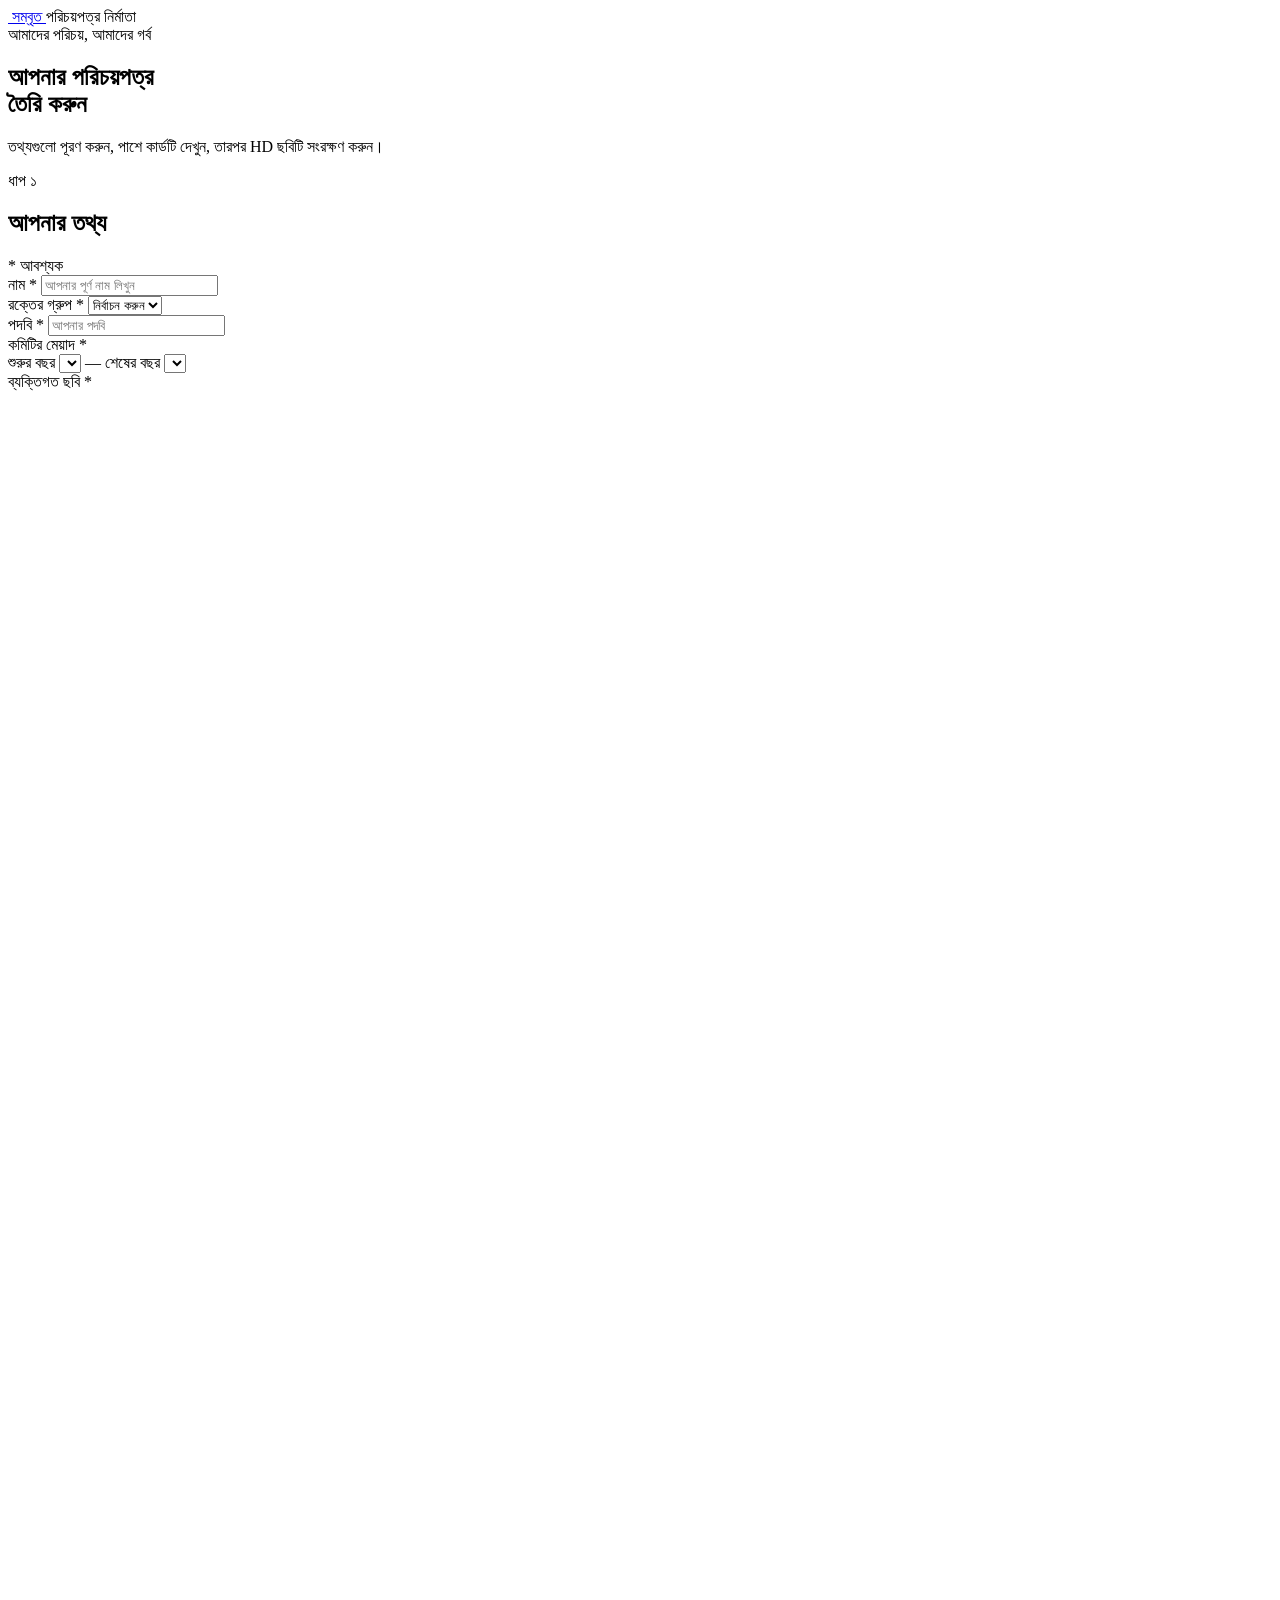
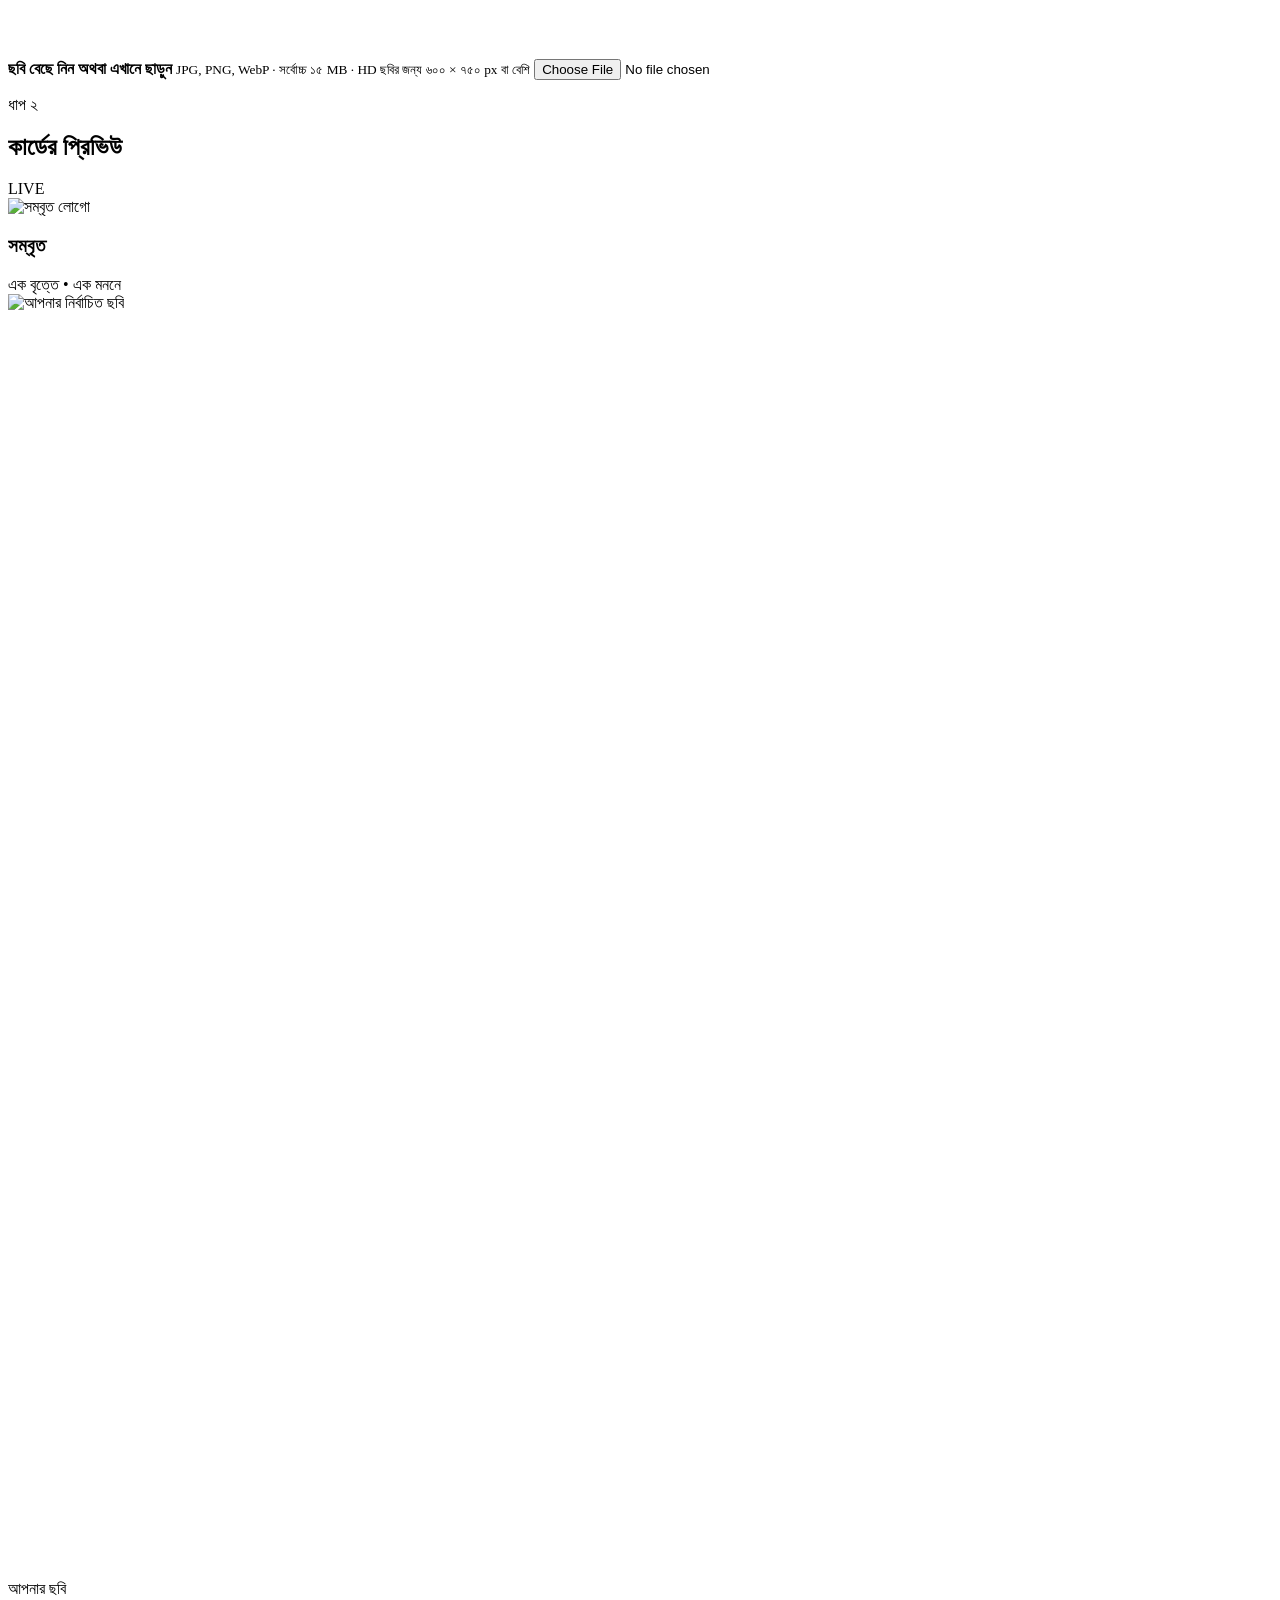
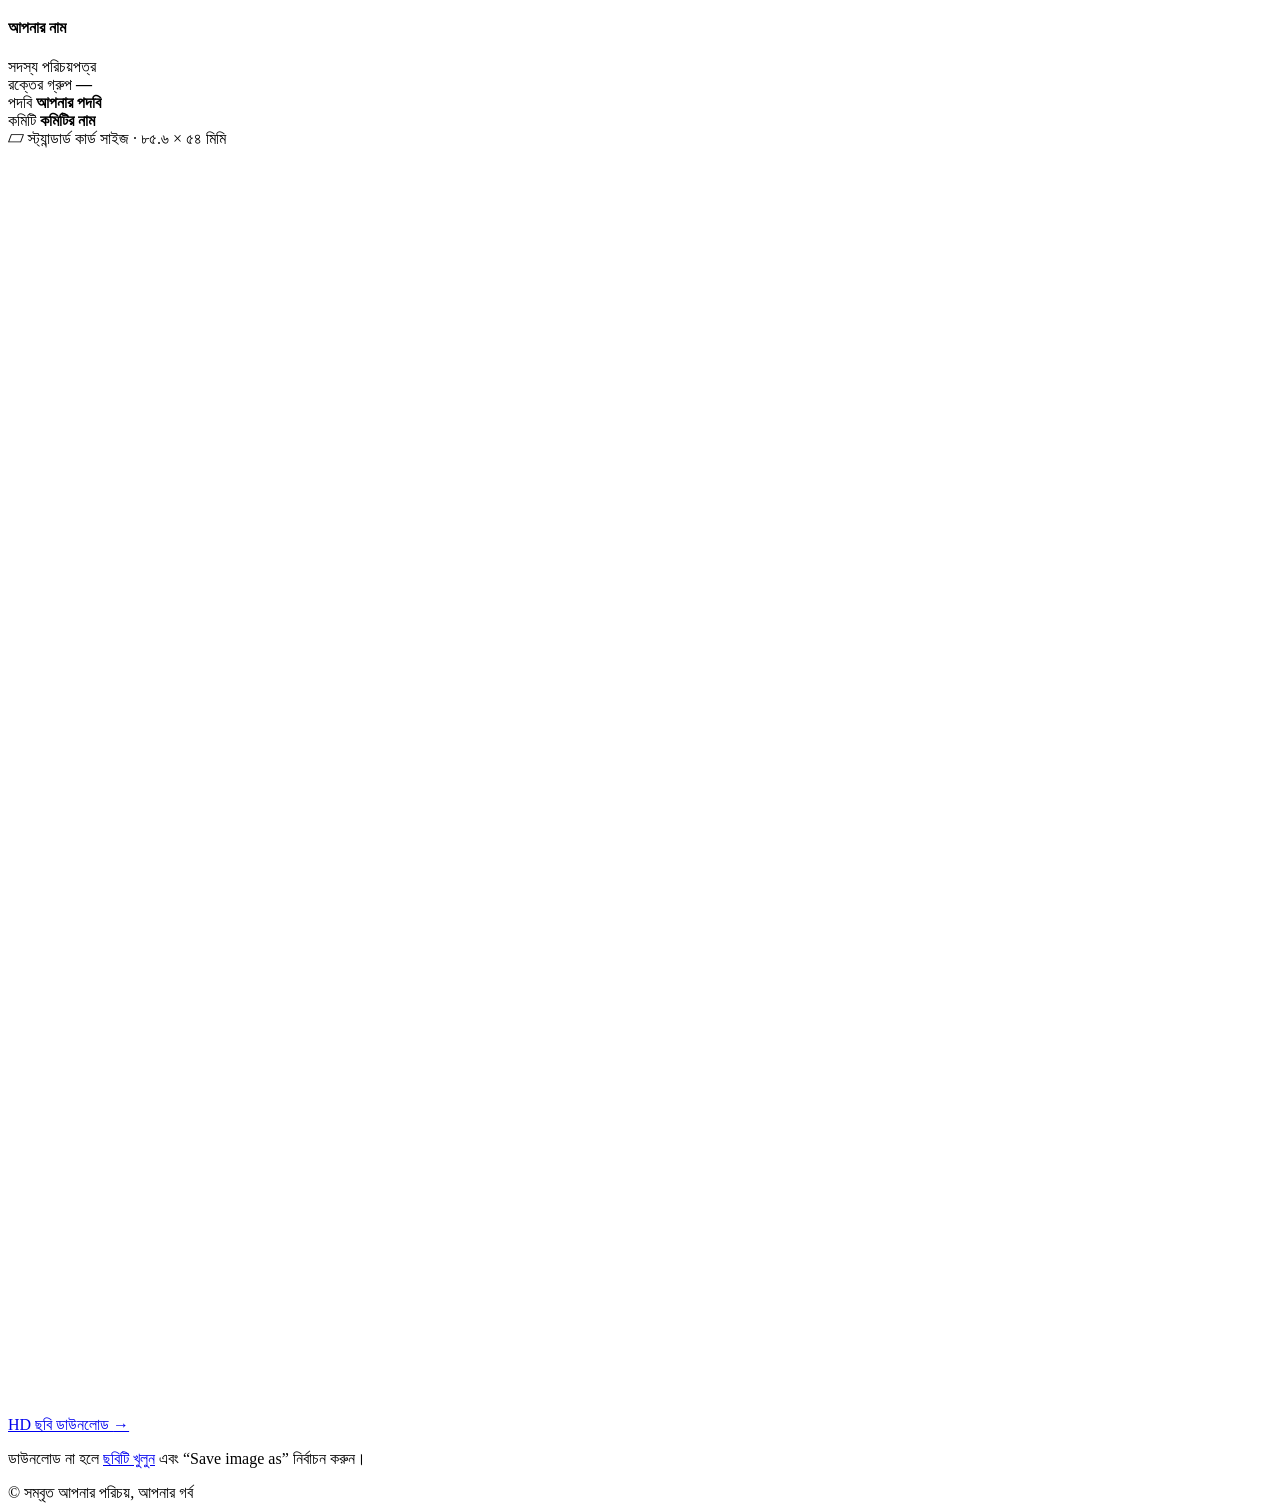
==== index.html @ e75dfd66 "Add files via upload" ====
<!doctype html>
<html lang="bn">
  <head>
    <meta charset="UTF-8" />
    <meta name="viewport" content="width=device-width, initial-scale=1.0" />
    <meta
      name="description"
      content="সম্বৃত-এর জন্য নিজের পরিচয়পত্র তৈরি করুন এবং HD PNG ছবি হিসেবে সংরক্ষণ করুন।"
    />
    <title>সম্বৃত | পরিচয়পত্র তৈরি করুন</title>
    <link rel="preconnect" href="https://fonts.googleapis.com" />
    <link rel="preconnect" href="https://fonts.gstatic.com" crossorigin />
    <link
      href="https://fonts.googleapis.com/css2?family=Hind+Siliguri:wght@400;500;600;700&family=Noto+Serif+Bengali:wght@600;700&display=swap"
      rel="stylesheet"
    />
    <link rel="stylesheet" href="styles.css" />
    <script src="app.js" defer></script>
  </head>
  <body>
    <main class="app-shell">
      <header class="topbar">
        <a class="brand" href="#" aria-label="সম্বৃত হোম">
          <span class="brand-mark">
            <img src="Sambrita_Logo_Transparent.png" alt="" />
          </span>
          <span class="brand-name">সম্বৃত</span>
        </a>
        <span class="topbar-note"><span class="status-dot"></span> পরিচয়পত্র নির্মাতা</span>
      </header>

      <section class="workspace" aria-labelledby="page-title">
        <div class="intro">
          <span class="eyebrow"><span class="eyebrow-line"></span> আমাদের পরিচয়, আমাদের গর্ব</span>
          <h1 id="page-title">আপনার পরিচয়পত্র<br /><span>তৈরি করুন</span></h1>
          <p>তথ্যগুলো পূরণ করুন, পাশে কার্ডটি দেখুন, তারপর HD ছবিটি সংরক্ষণ করুন।</p>
        </div>

        <div class="builder">
          <form class="details-panel" id="card-form">
            <div class="panel-heading">
              <div>
                <span class="section-kicker">ধাপ ১</span>
                <h2>আপনার তথ্য</h2>
              </div>
              <span class="required-note"><span aria-hidden="true">*</span> আবশ্যক</span>
            </div>

            <label class="field-label" for="full-name">নাম <span>*</span></label>
            <input
              class="text-input"
              id="full-name"
              name="name"
              type="text"
              placeholder="আপনার পূর্ণ নাম লিখুন"
              autocomplete="name"
              maxlength="60"
              required
            />

            <div class="field-row">
              <div class="field-group">
                <label class="field-label" for="blood-group">রক্তের গ্রুপ <span>*</span></label>
                <select class="text-input select-input" id="blood-group" name="blood" required>
                  <option value="" disabled selected>নির্বাচন করুন</option>
                  <option>A+</option>
                  <option>A−</option>
                  <option>B+</option>
                  <option>B−</option>
                  <option>AB+</option>
                  <option>AB−</option>
                  <option>O+</option>
                  <option>O−</option>
                </select>
              </div>
              <div class="field-group">
                <label class="field-label" for="designation">পদবি <span>*</span></label>
                <input
                  class="text-input"
                  id="designation"
                  name="designation"
                  type="text"
                  placeholder="আপনার পদবি"
                  maxlength="45"
                  required
                />
              </div>
            </div>

            <span class="field-label" id="committee-label">কমিটির মেয়াদ <span>*</span></span>
            <div class="year-range" role="group" aria-labelledby="committee-label">
              <label class="year-field">
                <span>শুরুর বছর</span>
                <select class="text-input select-input" id="committee-start" name="committeeStart" required></select>
              </label>
              <span class="year-range-separator" aria-hidden="true">—</span>
              <label class="year-field">
                <span>শেষের বছর</span>
                <select class="text-input select-input" id="committee-end" name="committeeEnd" required></select>
              </label>
            </div>

            <span class="field-label photo-label">ব্যক্তিগত ছবি <span>*</span></span>
            <label class="upload-box" id="upload-box" for="photo-input">
              <span class="upload-icon" aria-hidden="true">
                <svg viewBox="0 0 24 24" fill="none">
                  <path d="M12 16V4m0 0L7.5 8.5M12 4l4.5 4.5M5 14.5v3A2.5 2.5 0 0 0 7.5 20h9a2.5 2.5 0 0 0 2.5-2.5v-3" />
                </svg>
              </span>
              <span class="upload-copy">
                <strong id="upload-title">ছবি বেছে নিন <span>অথবা এখানে ছাড়ুন</span></strong>
                <small id="upload-hint">JPG, PNG, WebP · সর্বোচ্চ ১৫ MB · HD ছবির জন্য ৬০০ × ৭৫০ px বা বেশি</small>
              </span>
              <input id="photo-input" name="photo" type="file" accept="image/jpeg,image/png,image/webp" required />
            </label>
            <p class="form-error" id="form-error" role="alert" aria-live="polite"></p>
          </form>

          <section class="preview-panel" aria-labelledby="preview-title">
            <div class="preview-heading">
              <div>
                <span class="section-kicker">ধাপ ২</span>
                <h2 id="preview-title">কার্ডের প্রিভিউ</h2>
              </div>
              <span class="live-badge"><span></span> LIVE</span>
            </div>

            <div class="card-stage">
              <article class="id-card" id="id-card" aria-label="সম্বৃত পরিচয়পত্রের প্রিভিউ">
                <div class="card-top-rule"></div>
                <div class="card-brand">
                  <img class="card-logo" src="Sambrita_Logo_Transparent.png" alt="সম্বৃত লোগো" />
                  <div class="card-org">
                    <h3>সম্বৃত</h3>
                    <span class="card-motto">এক বৃত্তে • এক মননে</span>
                  </div>
                </div>
                <div class="card-main">
                  <div class="portrait-frame">
                    <img id="photo-preview" alt="আপনার নির্বাচিত ছবি" />
                    <div class="portrait-placeholder" id="portrait-placeholder">
                      <svg viewBox="0 0 48 48" fill="none" aria-hidden="true">
                        <circle cx="24" cy="17" r="8" />
                        <path d="M9 41c.8-8.3 6.9-13 15-13s14.2 4.7 15 13" />
                      </svg>
                      <span>আপনার ছবি</span>
                    </div>
                  </div>
                  <div class="card-info">
                    <h4 id="preview-name">আপনার নাম</h4>
                    <span class="member-tag">সদস্য পরিচয়পত্র</span>
                    <div class="info-grid">
                      <div class="info-item blood-item">
                        <span class="info-label">রক্তের গ্রুপ</span>
                        <strong id="preview-blood">—</strong>
                      </div>
                      <div class="info-item">
                        <span class="info-label">পদবি</span>
                        <strong id="preview-designation">আপনার পদবি</strong>
                      </div>
                      <div class="info-item committee-item">
                        <span class="info-label">কমিটি</span>
                        <strong id="preview-committee">কমিটির নাম</strong>
                      </div>
                    </div>
                  </div>
                </div>
              </article>
            </div>

            <div class="preview-footer">
              <span class="size-note"><span class="size-icon">▱</span> স্ট্যান্ডার্ড কার্ড সাইজ · ৮৫.৬ × ৫৪ মিমি</span>
              <a class="download-button is-disabled" id="download-button" href="#" aria-disabled="true" tabindex="-1" target="_blank" rel="noopener">
                <svg viewBox="0 0 20 20" fill="none" aria-hidden="true">
                  <path d="M10 3v9m0 0 3.5-3.5M10 12 6.5 8.5M4 13v3.5h12V13" />
                </svg>
                HD ছবি ডাউনলোড
                <span class="button-arrow" aria-hidden="true">→</span>
              </a>
            </div>
            <p class="print-note">
              ডাউনলোড না হলে <a id="image-preview-link" class="is-disabled" href="#" aria-disabled="true" tabindex="-1" target="_blank" rel="noopener">ছবিটি খুলুন</a>
              এবং “Save image as” নির্বাচন করুন।
            </p>
          </section>
        </div>

        <footer class="page-footer">
          <span>© সম্বৃত</span>
          <span class="footer-separator"></span>
          <span>আপনার পরিচয়, আপনার গর্ব</span>
        </footer>
      </section>
    </main>
  </body>
</html>
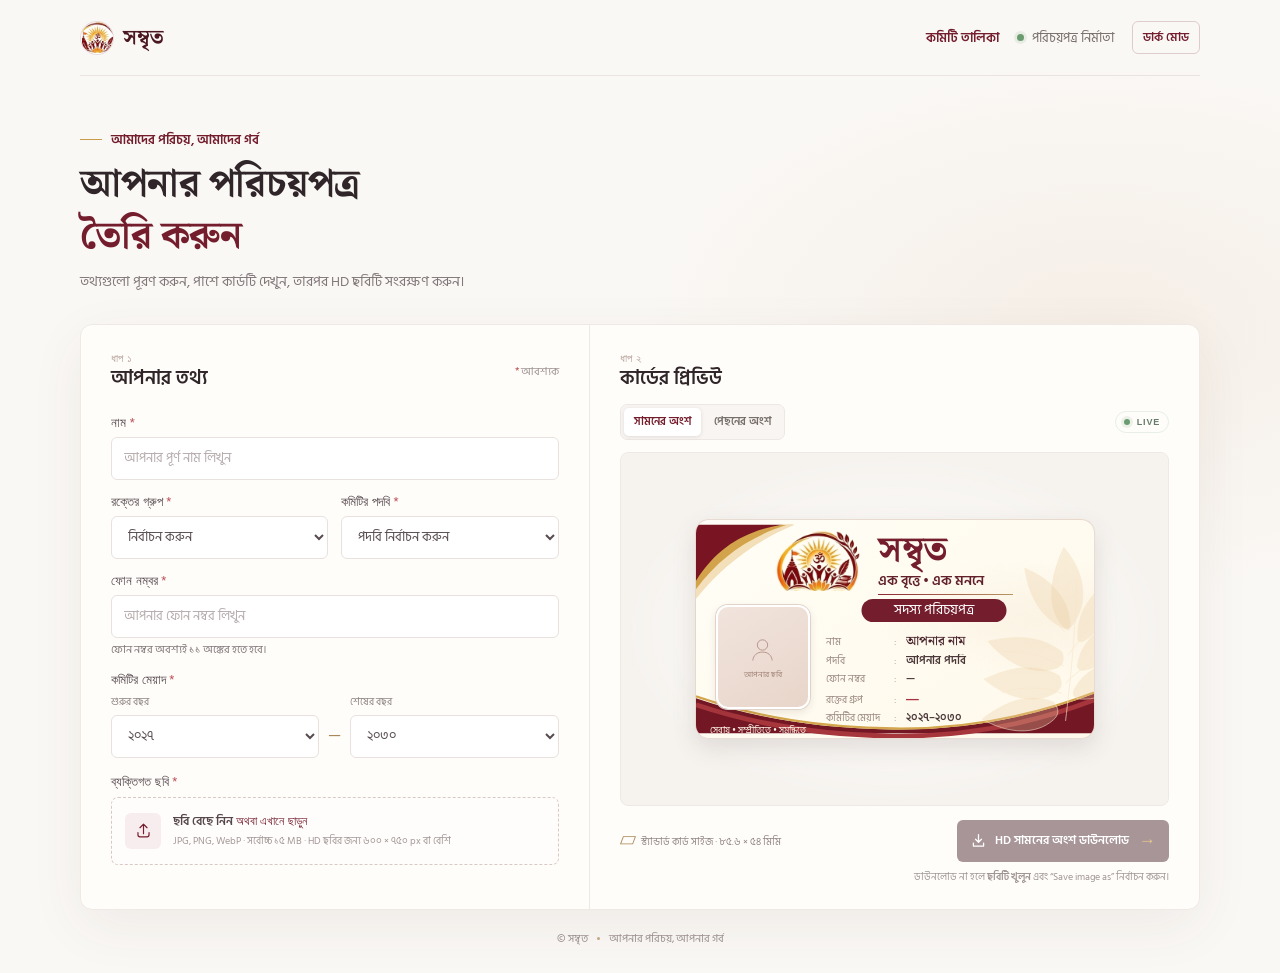
==== commit 6b099a80: "Update ID card and committee pages Co-authored-by: Copilot <223556219+Copilot@users.noreply.github.c" ====
--- a/index.html
+++ b/index.html
@@ -1,196 +1,298 @@
-<!doctype html>
-<html lang="bn">
-  <head>
-    <meta charset="UTF-8" />
-    <meta name="viewport" content="width=device-width, initial-scale=1.0" />
-    <meta
-      name="description"
-      content="সম্বৃত-এর জন্য নিজের পরিচয়পত্র তৈরি করুন এবং HD PNG ছবি হিসেবে সংরক্ষণ করুন।"
-    />
-    <title>সম্বৃত | পরিচয়পত্র তৈরি করুন</title>
-    <link rel="preconnect" href="https://fonts.googleapis.com" />
-    <link rel="preconnect" href="https://fonts.gstatic.com" crossorigin />
-    <link
-      href="https://fonts.googleapis.com/css2?family=Hind+Siliguri:wght@400;500;600;700&family=Noto+Serif+Bengali:wght@600;700&display=swap"
-      rel="stylesheet"
-    />
-    <link rel="stylesheet" href="styles.css" />
-    <script src="app.js" defer></script>
-  </head>
-  <body>
-    <main class="app-shell">
-      <header class="topbar">
-        <a class="brand" href="#" aria-label="সম্বৃত হোম">
-          <span class="brand-mark">
-            <img src="Sambrita_Logo_Transparent.png" alt="" />
-          </span>
-          <span class="brand-name">সম্বৃত</span>
-        </a>
-        <span class="topbar-note"><span class="status-dot"></span> পরিচয়পত্র নির্মাতা</span>
-      </header>
-
-      <section class="workspace" aria-labelledby="page-title">
-        <div class="intro">
-          <span class="eyebrow"><span class="eyebrow-line"></span> আমাদের পরিচয়, আমাদের গর্ব</span>
-          <h1 id="page-title">আপনার পরিচয়পত্র<br /><span>তৈরি করুন</span></h1>
-          <p>তথ্যগুলো পূরণ করুন, পাশে কার্ডটি দেখুন, তারপর HD ছবিটি সংরক্ষণ করুন।</p>
-        </div>
-
-        <div class="builder">
-          <form class="details-panel" id="card-form">
-            <div class="panel-heading">
-              <div>
-                <span class="section-kicker">ধাপ ১</span>
-                <h2>আপনার তথ্য</h2>
-              </div>
-              <span class="required-note"><span aria-hidden="true">*</span> আবশ্যক</span>
-            </div>
-
-            <label class="field-label" for="full-name">নাম <span>*</span></label>
-            <input
-              class="text-input"
-              id="full-name"
-              name="name"
-              type="text"
-              placeholder="আপনার পূর্ণ নাম লিখুন"
-              autocomplete="name"
-              maxlength="60"
-              required
-            />
-
-            <div class="field-row">
-              <div class="field-group">
-                <label class="field-label" for="blood-group">রক্তের গ্রুপ <span>*</span></label>
-                <select class="text-input select-input" id="blood-group" name="blood" required>
-                  <option value="" disabled selected>নির্বাচন করুন</option>
-                  <option>A+</option>
-                  <option>A−</option>
-                  <option>B+</option>
-                  <option>B−</option>
-                  <option>AB+</option>
-                  <option>AB−</option>
-                  <option>O+</option>
-                  <option>O−</option>
-                </select>
-              </div>
-              <div class="field-group">
-                <label class="field-label" for="designation">পদবি <span>*</span></label>
-                <input
-                  class="text-input"
-                  id="designation"
-                  name="designation"
-                  type="text"
-                  placeholder="আপনার পদবি"
-                  maxlength="45"
-                  required
-                />
-              </div>
-            </div>
-
-            <span class="field-label" id="committee-label">কমিটির মেয়াদ <span>*</span></span>
-            <div class="year-range" role="group" aria-labelledby="committee-label">
-              <label class="year-field">
-                <span>শুরুর বছর</span>
-                <select class="text-input select-input" id="committee-start" name="committeeStart" required></select>
-              </label>
-              <span class="year-range-separator" aria-hidden="true">—</span>
-              <label class="year-field">
-                <span>শেষের বছর</span>
-                <select class="text-input select-input" id="committee-end" name="committeeEnd" required></select>
-              </label>
-            </div>
-
-            <span class="field-label photo-label">ব্যক্তিগত ছবি <span>*</span></span>
-            <label class="upload-box" id="upload-box" for="photo-input">
-              <span class="upload-icon" aria-hidden="true">
-                <svg viewBox="0 0 24 24" fill="none">
-                  <path d="M12 16V4m0 0L7.5 8.5M12 4l4.5 4.5M5 14.5v3A2.5 2.5 0 0 0 7.5 20h9a2.5 2.5 0 0 0 2.5-2.5v-3" />
-                </svg>
-              </span>
-              <span class="upload-copy">
-                <strong id="upload-title">ছবি বেছে নিন <span>অথবা এখানে ছাড়ুন</span></strong>
-                <small id="upload-hint">JPG, PNG, WebP · সর্বোচ্চ ১৫ MB · HD ছবির জন্য ৬০০ × ৭৫০ px বা বেশি</small>
-              </span>
-              <input id="photo-input" name="photo" type="file" accept="image/jpeg,image/png,image/webp" required />
-            </label>
-            <p class="form-error" id="form-error" role="alert" aria-live="polite"></p>
-          </form>
-
-          <section class="preview-panel" aria-labelledby="preview-title">
-            <div class="preview-heading">
-              <div>
-                <span class="section-kicker">ধাপ ২</span>
-                <h2 id="preview-title">কার্ডের প্রিভিউ</h2>
-              </div>
-              <span class="live-badge"><span></span> LIVE</span>
-            </div>
-
-            <div class="card-stage">
-              <article class="id-card" id="id-card" aria-label="সম্বৃত পরিচয়পত্রের প্রিভিউ">
-                <div class="card-top-rule"></div>
-                <div class="card-brand">
-                  <img class="card-logo" src="Sambrita_Logo_Transparent.png" alt="সম্বৃত লোগো" />
-                  <div class="card-org">
-                    <h3>সম্বৃত</h3>
-                    <span class="card-motto">এক বৃত্তে • এক মননে</span>
-                  </div>
-                </div>
-                <div class="card-main">
-                  <div class="portrait-frame">
-                    <img id="photo-preview" alt="আপনার নির্বাচিত ছবি" />
-                    <div class="portrait-placeholder" id="portrait-placeholder">
-                      <svg viewBox="0 0 48 48" fill="none" aria-hidden="true">
-                        <circle cx="24" cy="17" r="8" />
-                        <path d="M9 41c.8-8.3 6.9-13 15-13s14.2 4.7 15 13" />
-                      </svg>
-                      <span>আপনার ছবি</span>
-                    </div>
-                  </div>
-                  <div class="card-info">
-                    <h4 id="preview-name">আপনার নাম</h4>
-                    <span class="member-tag">সদস্য পরিচয়পত্র</span>
-                    <div class="info-grid">
-                      <div class="info-item blood-item">
-                        <span class="info-label">রক্তের গ্রুপ</span>
-                        <strong id="preview-blood">—</strong>
-                      </div>
-                      <div class="info-item">
-                        <span class="info-label">পদবি</span>
-                        <strong id="preview-designation">আপনার পদবি</strong>
-                      </div>
-                      <div class="info-item committee-item">
-                        <span class="info-label">কমিটি</span>
-                        <strong id="preview-committee">কমিটির নাম</strong>
-                      </div>
-                    </div>
-                  </div>
-                </div>
-              </article>
-            </div>
-
-            <div class="preview-footer">
-              <span class="size-note"><span class="size-icon">▱</span> স্ট্যান্ডার্ড কার্ড সাইজ · ৮৫.৬ × ৫৪ মিমি</span>
-              <a class="download-button is-disabled" id="download-button" href="#" aria-disabled="true" tabindex="-1" target="_blank" rel="noopener">
-                <svg viewBox="0 0 20 20" fill="none" aria-hidden="true">
-                  <path d="M10 3v9m0 0 3.5-3.5M10 12 6.5 8.5M4 13v3.5h12V13" />
-                </svg>
-                HD ছবি ডাউনলোড
-                <span class="button-arrow" aria-hidden="true">→</span>
-              </a>
-            </div>
-            <p class="print-note">
-              ডাউনলোড না হলে <a id="image-preview-link" class="is-disabled" href="#" aria-disabled="true" tabindex="-1" target="_blank" rel="noopener">ছবিটি খুলুন</a>
-              এবং “Save image as” নির্বাচন করুন।
-            </p>
-          </section>
-        </div>
-
-        <footer class="page-footer">
-          <span>© সম্বৃত</span>
-          <span class="footer-separator"></span>
-          <span>আপনার পরিচয়, আপনার গর্ব</span>
-        </footer>
-      </section>
-    </main>
-  </body>
-</html>
+<!doctype html>
+<html lang="bn">
+  <head>
+    <meta charset="UTF-8" />
+    <meta name="viewport" content="width=device-width, initial-scale=1.0" />
+    <meta
+      name="description"
+      content="সম্বৃত-এর জন্য নিজের পরিচয়পত্র তৈরি করুন এবং HD PNG ছবি হিসেবে সংরক্ষণ করুন।"
+    />
+    <title>সম্বৃত | পরিচয়পত্র তৈরি করুন</title>
+    <link rel="preconnect" href="https://fonts.googleapis.com" />
+    <link rel="preconnect" href="https://fonts.gstatic.com" crossorigin />
+    <link
+      href="https://fonts.googleapis.com/css2?family=Hind+Siliguri:wght@400;500;600;700&family=Noto+Serif+Bengali:wght@600;700&display=swap"
+      rel="stylesheet"
+    />
+    <link rel="stylesheet" href="styles.css" />
+    <script src="theme.js" defer></script>
+    <script src="app.js" defer></script>
+  </head>
+  <body>
+    <main class="app-shell">
+      <header class="topbar">
+        <a class="brand" href="#" aria-label="সম্বৃত হোম">
+          <span class="brand-mark">
+            <img src="Sambrita_Logo_Transparent.png" alt="" />
+          </span>
+          <span class="brand-name">সম্বৃত</span>
+        </a>
+        <nav class="topbar-nav" aria-label="প্রধান নেভিগেশন">
+          <a class="topbar-link" href="committee.html">কমিটি তালিকা</a>
+          <span class="topbar-note"><span class="status-dot"></span> পরিচয়পত্র নির্মাতা</span>
+          <button class="theme-toggle" id="theme-toggle" type="button" aria-pressed="false" aria-label="ডার্ক মোড চালু করুন">ডার্ক মোড</button>
+        </nav>
+      </header>
+
+      <section class="workspace" aria-labelledby="page-title">
+        <div class="intro">
+          <span class="eyebrow"><span class="eyebrow-line"></span> আমাদের পরিচয়, আমাদের গর্ব</span>
+          <h1 id="page-title">আপনার পরিচয়পত্র<br /><span>তৈরি করুন</span></h1>
+          <p>তথ্যগুলো পূরণ করুন, পাশে কার্ডটি দেখুন, তারপর HD ছবিটি সংরক্ষণ করুন।</p>
+        </div>
+
+        <div class="builder">
+          <form class="details-panel" id="card-form">
+            <div class="panel-heading">
+              <div>
+                <span class="section-kicker">ধাপ ১</span>
+                <h2>আপনার তথ্য</h2>
+              </div>
+              <span class="required-note"><span aria-hidden="true">*</span> আবশ্যক</span>
+            </div>
+
+            <label class="field-label" for="full-name">নাম <span>*</span></label>
+            <input
+              class="text-input"
+              id="full-name"
+              name="name"
+              type="text"
+              placeholder="আপনার পূর্ণ নাম লিখুন"
+              autocomplete="name"
+              maxlength="60"
+              required
+            />
+
+            <div class="field-row">
+              <div class="field-group">
+                <label class="field-label" for="blood-group">রক্তের গ্রুপ <span>*</span></label>
+                <select class="text-input select-input" id="blood-group" name="blood" required>
+                  <option value="" disabled selected>নির্বাচন করুন</option>
+                  <option>A+</option>
+                  <option>A−</option>
+                  <option>B+</option>
+                  <option>B−</option>
+                  <option>AB+</option>
+                  <option>AB−</option>
+                  <option>O+</option>
+                  <option>O−</option>
+                </select>
+              </div>
+              <div class="field-group">
+                <label class="field-label" for="designation">কমিটির পদবি <span>*</span></label>
+                <select class="text-input select-input" id="designation" name="designation" required>
+                  <option value="" disabled selected>পদবি নির্বাচন করুন</option>
+                  <option>সভাপতি</option>
+                  <option>সিনিয়র সহ-সভাপতি</option>
+                  <option>সহ-সভাপতি</option>
+                  <option>সাধারণ সম্পাদক</option>
+                  <option>সহ-সাধারণ সম্পাদক</option>
+                  <option>অর্থ সম্পাদক</option>
+                  <option>সহ-অর্থ সম্পাদক</option>
+                  <option>সাংগঠনিক সম্পাদক</option>
+                  <option>সহ-সাংগঠনিক সম্পাদক</option>
+                  <option>দপ্তর সম্পাদক</option>
+                  <option>সহ-দপ্তর সম্পাদক</option>
+                  <option>প্রচার ও প্রকাশনা সম্পাদক</option>
+                  <option>সহ-প্রচার সম্পাদক</option>
+                  <option>সাংস্কৃতিক সম্পাদক</option>
+                  <option>সহ-সাংস্কৃতিক সম্পাদক</option>
+                  <option>শিক্ষা বিষয়ক সম্পাদক</option>
+                  <option>সহ-শিক্ষা বিষয়ক সম্পাদক</option>
+                  <option>তথ্যপ্রযুক্তি বিষয়ক সম্পাদক</option>
+                  <option>সহ-তথ্য সম্পাদক</option>
+                  <option>ধর্ম বিষয়ক সম্পাদক</option>
+                  <option>সহ-ধর্ম বিষয়ক সম্পাদক</option>
+                  <option>ক্রীড়া বিষয়ক সম্পাদক</option>
+                  <option>সহ-ক্রীড়া সম্পাদক</option>
+                  <option>যুব বিষয়ক সম্পাদক</option>
+                  <option>সহ-যুব বিষয়ক সম্পাদক</option>
+                  <option>সমাজকল্যাণ সম্পাদক</option>
+                  <option>সহ-সমাজকল্যাণ সম্পাদক</option>
+                  <option>দুর্যোগ ও ত্রাণ বিষয়ক সম্পাদক</option>
+                  <option>সহ-দুর্যোগ ও ত্রাণ বিষয়ক সম্পাদক</option>
+                  <option>সদস্য সচিব</option>
+                  <option>সহ-সদস্য সচিব</option>
+                  <option>প্রবাসীকল্যাণ বিষয়ক সম্পাদক</option>
+                  <option>মহিলা সম্পাদিকা</option>
+                  <option>সহ-মহিলা সম্পাদিকা</option>
+                  <option>কার্যকরী সদস্য</option>
+                </select>
+              </div>
+            </div>
+
+            <label class="field-label" for="phone-number">ফোন নম্বর <span>*</span></label>
+            <input
+              class="text-input"
+              id="phone-number"
+              name="phone"
+              type="tel"
+              placeholder="আপনার ফোন নম্বর লিখুন"
+              autocomplete="tel"
+              inputmode="numeric"
+              minlength="11"
+              maxlength="11"
+              pattern="[0-9০-৯]{11}"
+              title="ফোন নম্বরটি ঠিক ১১টি অঙ্কে লিখুন।"
+              aria-describedby="phone-number-hint"
+              required
+            />
+            <small class="field-help" id="phone-number-hint">
+              ফোন নম্বর অবশ্যই ১১ অঙ্কের হতে হবে।
+            </small>
+
+            <span class="field-label" id="committee-label">কমিটির মেয়াদ <span>*</span></span>
+            <div class="year-range" role="group" aria-labelledby="committee-label">
+              <label class="year-field">
+                <span>শুরুর বছর</span>
+                <select class="text-input select-input" id="committee-start" name="committeeStart" required></select>
+              </label>
+              <span class="year-range-separator" aria-hidden="true">—</span>
+              <label class="year-field">
+                <span>শেষের বছর</span>
+                <select class="text-input select-input" id="committee-end" name="committeeEnd" required></select>
+              </label>
+            </div>
+
+            <span class="field-label photo-label">ব্যক্তিগত ছবি <span>*</span></span>
+            <label class="upload-box" id="upload-box" for="photo-input">
+              <span class="upload-icon" aria-hidden="true">
+                <svg viewBox="0 0 24 24" fill="none">
+                  <path d="M12 16V4m0 0L7.5 8.5M12 4l4.5 4.5M5 14.5v3A2.5 2.5 0 0 0 7.5 20h9a2.5 2.5 0 0 0 2.5-2.5v-3" />
+                </svg>
+              </span>
+              <span class="upload-copy">
+                <strong id="upload-title">ছবি বেছে নিন <span>অথবা এখানে ছাড়ুন</span></strong>
+                <small id="upload-hint">JPG, PNG, WebP · সর্বোচ্চ ১৫ MB · HD ছবির জন্য ৬০০ × ৭৫০ px বা বেশি</small>
+              </span>
+              <input id="photo-input" name="photo" type="file" accept="image/jpeg,image/png,image/webp" required />
+            </label>
+            <p class="form-error" id="form-error" role="alert" aria-live="polite"></p>
+          </form>
+
+          <section class="preview-panel" aria-labelledby="preview-title">
+            <div class="preview-heading">
+              <div>
+                <span class="section-kicker">ধাপ ২</span>
+                <h2 id="preview-title">কার্ডের প্রিভিউ</h2>
+              </div>
+            </div>
+
+            <div class="preview-controls">
+              <div class="card-side-switch" role="group" aria-label="কার্ডের দিক নির্বাচন">
+                <button class="card-side-button is-active" type="button" data-card-side="front" aria-pressed="true">সামনের অংশ</button>
+                <button class="card-side-button" type="button" data-card-side="back" aria-pressed="false">পেছনের অংশ</button>
+              </div>
+              <span class="live-badge"><span></span> LIVE</span>
+            </div>
+
+            <div class="card-stage">
+              <article class="id-card" id="id-card" aria-label="সম্বৃত পরিচয়পত্রের প্রিভিউ">
+                <img class="card-decoration" src="card-decoration.svg" alt="" aria-hidden="true" />
+                <div class="card-brand">
+                  <img class="card-logo" src="Sambrita_Logo_Transparent.png" alt="সম্বৃত লোগো" />
+                  <div class="card-org">
+                    <h3>সম্বৃত</h3>
+                    <span class="card-motto">এক বৃত্তে • এক মননে</span>
+                  </div>
+                </div>
+                <span class="card-member-title">সদস্য পরিচয়পত্র</span>
+                <div class="card-main">
+                  <div class="portrait-frame">
+                    <img id="photo-preview" alt="আপনার নির্বাচিত ছবি" />
+                    <div class="portrait-placeholder" id="portrait-placeholder">
+                      <svg viewBox="0 0 48 48" fill="none" aria-hidden="true">
+                        <circle cx="24" cy="17" r="8" />
+                        <path d="M9 41c.8-8.3 6.9-13 15-13s14.2 4.7 15 13" />
+                      </svg>
+                      <span>আপনার ছবি</span>
+                    </div>
+                  </div>
+                  <div class="card-info">
+                    <div class="info-grid">
+                      <div class="info-item name-item">
+                        <span class="info-label">নাম</span>
+                        <strong id="preview-name">আপনার নাম</strong>
+                      </div>
+                      <div class="info-item">
+                        <span class="info-label">পদবি</span>
+                        <strong id="preview-designation">আপনার পদবি</strong>
+                      </div>
+                      <div class="info-item">
+                        <span class="info-label">ফোন নম্বর</span>
+                        <strong id="preview-phone">—</strong>
+                      </div>
+                      <div class="info-item blood-item">
+                        <span class="info-label">রক্তের গ্রুপ</span>
+                        <strong id="preview-blood">—</strong>
+                      </div>
+                      <div class="info-item committee-item">
+                        <span class="info-label">কমিটির মেয়াদ</span>
+                        <strong id="preview-committee">কমিটির নাম</strong>
+                      </div>
+                    </div>
+                  </div>
+                </div>
+                <span class="card-footer-tagline">সেবায় • সম্প্রীতিতে • সমৃদ্ধিতে</span>
+              </article>
+              <article class="id-card id-card--back" id="back-card" aria-label="সম্বৃত পরিচয়পত্রের পেছনের অংশ" hidden>
+                <img class="card-back-decoration" src="card-back-decoration.svg" alt="" aria-hidden="true" />
+                <div class="back-brand">
+                  <strong>সম্বৃত</strong>
+                  <span class="back-brand-divider" aria-hidden="true"></span>
+                  <span class="back-brand-motto">এক বৃত্তে • এক মননে</span>
+                </div>
+                <div class="back-details">
+                  <div class="back-detail">
+                    <span class="back-detail-icon" aria-hidden="true">▦</span>
+                    <span>প্রতিষ্ঠাকাল : <strong>২০২৬</strong></span>
+                  </div>
+                  <div class="back-detail">
+                    <span class="back-detail-icon back-phone-icon" aria-hidden="true">☎</span>
+                    <span>যোগাযোগ : <strong id="back-phone">০১৬৭৯০০০১২৫৪</strong></span>
+                  </div>
+                </div>
+                <div class="back-notice" lang="bn">
+                  <span>◆ এই পরিচয়পত্র সম্বৃত-এর সম্পত্তি।</span>
+                  <span>◆ অননুমোদিতভাবে ব্যবহার করা যাবে না।</span>
+                  <span>◆ হারিয়ে গেলে প্রদত্ত নম্বরে যোগাযোগ করুন।</span>
+                </div>
+                <div class="back-signatures">
+                  <div class="back-signature">
+                    <img id="president-signature" src="signature-president.png" alt="সভাপতির স্বাক্ষর" />
+                    <span>সভাপতি</span>
+                  </div>
+                  <div class="back-signature">
+                    <img id="secretary-signature" src="signature-secretary.png" alt="সাধারণ সম্পাদকের স্বাক্ষর" />
+                    <span>সাধারণ সম্পাদক</span>
+                  </div>
+                </div>
+              </article>
+            </div>
+
+            <div class="preview-footer">
+              <span class="size-note"><span class="size-icon">▱</span> স্ট্যান্ডার্ড কার্ড সাইজ · ৮৫.৬ × ৫৪ মিমি</span>
+              <a class="download-button is-disabled" id="download-button" href="#" aria-disabled="true" tabindex="-1" target="_blank" rel="noopener">
+                <svg viewBox="0 0 20 20" fill="none" aria-hidden="true">
+                  <path d="M10 3v9m0 0 3.5-3.5M10 12 6.5 8.5M4 13v3.5h12V13" />
+                </svg>
+                <span id="download-label">HD সামনের অংশ ডাউনলোড</span>
+                <span class="button-arrow" aria-hidden="true">→</span>
+              </a>
+            </div>
+            <p class="print-note">
+              ডাউনলোড না হলে <a id="image-preview-link" class="is-disabled" href="#" aria-disabled="true" tabindex="-1" target="_blank" rel="noopener">ছবিটি খুলুন</a>
+              এবং “Save image as” নির্বাচন করুন।
+            </p>
+          </section>
+        </div>
+
+        <footer class="page-footer">
+          <span>© সম্বৃত</span>
+          <span class="footer-separator"></span>
+          <span>আপনার পরিচয়, আপনার গর্ব</span>
+        </footer>
+      </section>
+    </main>
+  </body>
+</html>
--- a/styles.css
+++ b/styles.css
@@ -0,0 +1,1516 @@
+:root {
+  color-scheme: light;
+  --wine: #741d2d;
+  --wine-dark: #4b1721;
+  --wine-soft: #f7edef;
+  --gold: #c89b48;
+  --ink: #302629;
+  --muted: #8d8283;
+  --line: #eee8e5;
+  --paper: #fffdfa;
+  font-family: "Hind Siliguri", "Noto Sans Bengali", sans-serif;
+  font-synthesis: none;
+  text-rendering: optimizeLegibility;
+}
+
+* {
+  box-sizing: border-box;
+}
+
+body {
+  min-width: 320px;
+  min-height: 100vh;
+  margin: 0;
+  color: var(--ink);
+  background:
+    radial-gradient(ellipse at 86% 34%, rgba(233, 213, 192, 0.28), transparent 30%),
+    #faf8f5;
+}
+
+button,
+input,
+select {
+  font: inherit;
+}
+
+.app-shell {
+  width: min(1120px, calc(100% - 64px));
+  margin: 0 auto;
+}
+
+.topbar {
+  height: 76px;
+  display: flex;
+  align-items: center;
+  justify-content: space-between;
+  border-bottom: 1px solid rgba(93, 59, 57, 0.1);
+}
+
+.brand {
+  display: inline-flex;
+  align-items: center;
+  gap: 9px;
+  color: var(--wine-dark);
+  text-decoration: none;
+}
+
+.brand-mark {
+  width: 34px;
+  height: 34px;
+  overflow: hidden;
+  display: grid;
+  place-items: center;
+  border: 1px solid rgba(116, 29, 45, 0.15);
+  border-radius: 50%;
+  background: #fff;
+}
+
+.brand-mark img {
+  width: 31px;
+  height: 31px;
+  object-fit: cover;
+}
+
+.brand-name {
+  font-family: "Noto Serif Bengali", "Hind Siliguri", serif;
+  font-size: 21px;
+  font-weight: 700;
+}
+
+.topbar-note {
+  display: inline-flex;
+  align-items: center;
+  gap: 8px;
+  color: #776d6a;
+  font-size: 13px;
+}
+
+.topbar-nav {
+  display: inline-flex;
+  align-items: center;
+  gap: 18px;
+}
+
+.topbar-link {
+  color: var(--wine);
+  font-size: 13px;
+  font-weight: 600;
+  text-decoration: none;
+}
+
+.topbar-link:hover {
+  text-decoration: underline;
+  text-underline-offset: 3px;
+}
+
+.topbar-link:focus-visible {
+  border-radius: 3px;
+  outline: 3px solid rgba(116, 29, 45, 0.25);
+  outline-offset: 3px;
+}
+
+.theme-toggle {
+  padding: 6px 10px;
+  border: 1px solid rgba(116, 29, 45, 0.2);
+  border-radius: 6px;
+  background: transparent;
+  color: var(--wine);
+  cursor: pointer;
+  font-size: 12px;
+  font-weight: 600;
+  white-space: nowrap;
+}
+
+.theme-toggle:hover {
+  background: var(--wine-soft);
+}
+
+.theme-toggle:focus-visible {
+  outline: 3px solid rgba(116, 29, 45, 0.25);
+  outline-offset: 2px;
+}
+
+.status-dot,
+.live-badge span {
+  width: 7px;
+  height: 7px;
+  border-radius: 50%;
+  background: #6a9c70;
+  box-shadow: 0 0 0 3px rgba(106, 156, 112, 0.13);
+}
+
+.workspace {
+  padding: 46px 0 25px;
+}
+
+.intro {
+  margin-bottom: 31px;
+}
+
+.eyebrow {
+  display: inline-flex;
+  align-items: center;
+  gap: 9px;
+  color: var(--wine);
+  font-size: 13px;
+  font-weight: 600;
+}
+
+.eyebrow-line {
+  width: 22px;
+  height: 1px;
+  background: var(--gold);
+}
+
+h1,
+h2,
+h3,
+h4,
+p {
+  margin: 0;
+}
+
+.intro h1 {
+  margin-top: 8px;
+  font-family: "Noto Serif Bengali", "Hind Siliguri", serif;
+  font-size: clamp(29px, 3.4vw, 39px);
+  font-weight: 700;
+  line-height: 1.34;
+  letter-spacing: -0.5px;
+}
+
+.intro h1 span {
+  color: var(--wine);
+}
+
+.intro > p {
+  margin-top: 7px;
+  color: #817779;
+  font-size: 14px;
+}
+
+.builder {
+  display: grid;
+  grid-template-columns: minmax(0, 0.91fr) minmax(0, 1.09fr);
+  overflow: hidden;
+  border: 1px solid #eee9e5;
+  border-radius: 12px;
+  background: var(--paper);
+  box-shadow: 0 16px 55px rgba(69, 43, 35, 0.065);
+}
+
+.details-panel,
+.preview-panel {
+  min-width: 0;
+  padding: 27px 30px 24px;
+}
+
+.details-panel {
+  border-right: 1px solid var(--line);
+}
+
+.panel-heading,
+.preview-heading {
+  display: flex;
+  align-items: center;
+  justify-content: space-between;
+  margin-bottom: 22px;
+}
+
+.section-kicker {
+  display: block;
+  margin-bottom: 1px;
+  color: #ad968e;
+  font-size: 11px;
+  font-weight: 500;
+  letter-spacing: 0.3px;
+}
+
+.panel-heading h2,
+.preview-heading h2 {
+  font-size: 19px;
+  font-weight: 600;
+  line-height: 1.4;
+}
+
+.required-note {
+  color: #9c9090;
+  font-size: 11px;
+}
+
+.required-note span,
+.field-label > span {
+  color: #b94a50;
+}
+
+.field-label {
+  display: block;
+  margin-bottom: 6px;
+  color: #514549;
+  font-size: 13px;
+  font-weight: 500;
+}
+
+.text-input {
+  width: 100%;
+  height: 43px;
+  padding: 0 12px;
+  border: 1px solid #e8e1de;
+  border-radius: 6px;
+  outline: 0;
+  background: #fff;
+  color: var(--ink);
+  font-size: 13px;
+  transition: border-color 150ms ease, box-shadow 150ms ease;
+}
+
+.text-input::placeholder {
+  color: #b6acad;
+}
+
+.text-input:focus {
+  border-color: #b76d72;
+  box-shadow: 0 0 0 3px rgba(116, 29, 45, 0.08);
+}
+
+.field-help {
+  display: block;
+  margin: 5px 0 14px;
+  color: #817779;
+  font-size: 11px;
+  line-height: 1.4;
+}
+
+.select-input {
+  color: #574b4e;
+  cursor: pointer;
+}
+
+.field-row {
+  display: grid;
+  grid-template-columns: 1fr 1fr;
+  gap: 13px;
+  margin-top: 14px;
+}
+
+.field-group {
+  min-width: 0;
+}
+
+.field-group .text-input {
+  margin-bottom: 14px;
+}
+
+.year-range {
+  display: grid;
+  grid-template-columns: minmax(0, 1fr) auto minmax(0, 1fr);
+  align-items: end;
+  gap: 9px;
+  margin-bottom: 16px;
+}
+
+.year-field {
+  min-width: 0;
+  display: grid;
+  gap: 5px;
+  color: #8d8283;
+  font-size: 10px;
+}
+
+.year-range-separator {
+  padding-bottom: 10px;
+  color: #a98555;
+  font-size: 16px;
+}
+
+.photo-label {
+  margin-bottom: 7px;
+}
+
+.upload-box {
+  min-height: 68px;
+  display: flex;
+  align-items: center;
+  gap: 12px;
+  padding: 10px 13px;
+  border: 1px dashed #d9c9c4;
+  border-radius: 7px;
+  background: #fffdfb;
+  cursor: pointer;
+  transition: border-color 150ms ease, background 150ms ease;
+}
+
+.upload-box:hover,
+.upload-box.is-dragging {
+  border-color: var(--wine);
+  background: #fcf6f5;
+}
+
+.upload-icon {
+  width: 36px;
+  height: 36px;
+  flex: 0 0 36px;
+  display: grid;
+  place-items: center;
+  border-radius: 6px;
+  background: var(--wine-soft);
+  color: var(--wine);
+}
+
+.upload-icon svg {
+  width: 19px;
+  height: 19px;
+  stroke: currentColor;
+  stroke-width: 1.5;
+  stroke-linecap: round;
+  stroke-linejoin: round;
+}
+
+.upload-copy {
+  min-width: 0;
+  display: grid;
+  gap: 2px;
+}
+
+.upload-copy strong {
+  overflow: hidden;
+  color: #55474b;
+  font-size: 12px;
+  font-weight: 600;
+  text-overflow: ellipsis;
+  white-space: nowrap;
+}
+
+.upload-copy strong span {
+  color: var(--wine);
+  font-weight: 500;
+}
+
+.upload-copy small {
+  color: #a29797;
+  font-size: 10px;
+}
+
+#photo-input {
+  position: absolute;
+  width: 1px;
+  height: 1px;
+  overflow: hidden;
+  clip: rect(0, 0, 0, 0);
+  white-space: nowrap;
+  clip-path: inset(50%);
+}
+
+#photo-input:focus-visible + .upload-copy {
+  outline: 2px solid var(--wine);
+}
+
+.form-error {
+  min-height: 16px;
+  margin-top: 4px;
+  color: #a32d39;
+  font-size: 11px;
+}
+
+.preview-panel {
+  display: flex;
+  flex-direction: column;
+}
+
+.preview-heading {
+  margin-bottom: 13px;
+}
+
+.preview-controls {
+  display: flex;
+  align-items: center;
+  justify-content: space-between;
+  gap: 10px;
+  margin: -2px 0 12px;
+}
+
+.card-side-switch {
+  display: inline-flex;
+  gap: 3px;
+  padding: 3px;
+  border: 1px solid #eee8e5;
+  border-radius: 7px;
+  background: #f8f5f2;
+}
+
+.card-side-button {
+  padding: 5px 10px;
+  border: 0;
+  border-radius: 5px;
+  background: transparent;
+  color: #776d6a;
+  cursor: pointer;
+  font-size: 11px;
+  font-weight: 600;
+}
+
+.card-side-button.is-active {
+  background: #fff;
+  color: var(--wine);
+  box-shadow: 0 1px 4px rgba(67, 45, 36, 0.12);
+}
+
+.card-side-button:focus-visible {
+  outline: 3px solid rgba(116, 29, 45, 0.25);
+  outline-offset: 2px;
+}
+
+.live-badge {
+  display: inline-flex;
+  align-items: center;
+  gap: 7px;
+  padding: 5px 8px;
+  border: 1px solid #e8eee8;
+  border-radius: 20px;
+  color: #667c68;
+  font-family: Arial, sans-serif;
+  font-size: 9px;
+  font-weight: 700;
+  letter-spacing: 0.8px;
+}
+
+.live-badge span {
+  width: 6px;
+  height: 6px;
+}
+
+.card-stage {
+  min-height: 258px;
+  flex: 1;
+  display: grid;
+  place-items: center;
+  container-type: inline-size;
+  padding: 23px 10px;
+  border: 1px solid #eee9e7;
+  border-radius: 8px;
+  background:
+    radial-gradient(ellipse at center, rgba(255, 255, 255, 0.9), transparent 70%),
+    #f6f3ef;
+}
+
+.id-card {
+  position: relative;
+  width: 400px;
+  height: 220px;
+  max-width: 100%;
+  overflow: hidden;
+  padding: 5px 17px 9px;
+  border: 1px solid rgba(113, 51, 46, 0.16);
+  border-radius: 14px;
+  background:
+    radial-gradient(ellipse at 86% 45%, rgba(222, 193, 149, 0.12), transparent 35%),
+    linear-gradient(145deg, #fffdf5 8%, #fff9eb 100%);
+  box-shadow: 0 9px 23px rgba(67, 45, 36, 0.13);
+}
+
+.id-card[hidden] {
+  display: none;
+}
+
+.card-decoration {
+  position: absolute;
+  z-index: 0;
+  inset: 0;
+  width: 100%;
+  height: 100%;
+  pointer-events: none;
+}
+
+.card-brand {
+  position: absolute;
+  z-index: 1;
+  top: 8px;
+  left: 80px;
+  display: flex;
+  align-items: flex-start;
+  gap: 18px;
+}
+
+.card-logo {
+  width: 84px;
+  height: 66px;
+  flex: 0 0 84px;
+  object-fit: contain;
+}
+
+.card-org {
+  padding-top: 5px;
+}
+
+.card-org h3 {
+  color: var(--wine);
+  font-family: "Noto Serif Bengali", "Hind Siliguri", serif;
+  font-size: 36px;
+  font-weight: 700;
+  line-height: 1;
+}
+
+.card-motto {
+  display: block;
+  margin-top: 4px;
+  color: #61202b;
+  font-size: 14px;
+  font-weight: 600;
+  line-height: 1.2;
+  white-space: nowrap;
+}
+
+.card-org::after {
+  width: 135px;
+  height: 1px;
+  display: block;
+  margin-top: 4px;
+  background: linear-gradient(90deg, #8b2633, #b99763);
+  content: "";
+}
+
+.card-member-title {
+  position: absolute;
+  z-index: 1;
+  top: 79px;
+  left: 60%;
+  min-width: 145px;
+  padding: 2px 12px 3px;
+  transform: translateX(-50%);
+  border-radius: 14px;
+  background: var(--wine);
+  color: #fff;
+  font-size: 14px;
+  line-height: 1.25;
+  text-align: center;
+  white-space: nowrap;
+}
+
+.card-main {
+  position: absolute;
+  z-index: 1;
+  top: 85px;
+  right: 16px;
+  left: 20px;
+  display: flex;
+  align-items: flex-start;
+  gap: 16px;
+}
+
+.portrait-frame {
+  position: relative;
+  width: 94px;
+  height: 104px;
+  flex: 0 0 94px;
+  overflow: hidden;
+  border: 2px solid white;
+  border-radius: 12px;
+  background: linear-gradient(150deg, #f1e4dc, #e8d5ca);
+  box-shadow: 0 0 0 1px #e1d3c9, 0 3px 8px rgba(73, 42, 33, 0.12);
+}
+
+.portrait-frame > img {
+  width: 100%;
+  height: 100%;
+  display: none;
+  object-fit: cover;
+  object-position: center;
+}
+
+.portrait-frame > img.is-visible {
+  display: block;
+}
+
+.portrait-placeholder {
+  height: 100%;
+  display: flex;
+  flex-direction: column;
+  align-items: center;
+  justify-content: center;
+  gap: 3px;
+  color: #a08076;
+}
+
+.portrait-placeholder svg {
+  width: 31px;
+  height: 31px;
+  stroke: #b08d82;
+  stroke-width: 1.35;
+}
+
+.portrait-placeholder span {
+  font-size: 8px;
+}
+
+.portrait-placeholder.is-hidden {
+  display: none;
+}
+
+.card-info {
+  min-width: 0;
+  flex: 1;
+  padding-top: 28px;
+}
+
+.info-grid {
+  display: grid;
+  gap: 2px;
+}
+
+.info-item {
+  min-width: 0;
+  display: grid;
+  grid-template-columns: 70px minmax(0, 1fr);
+  align-items: baseline;
+  column-gap: 10px;
+}
+
+.info-label {
+  color: #9a8880;
+  font-size: 10px;
+  line-height: 1.35;
+}
+
+.info-item strong {
+  overflow: hidden;
+  color: #4c3a3b;
+  font-size: 11px;
+  font-weight: 600;
+  line-height: 1.45;
+  text-overflow: ellipsis;
+  white-space: nowrap;
+}
+
+.info-label::after {
+  content: ":";
+  float: right;
+}
+
+.name-item strong {
+  color: #48232b;
+  font-family: "Noto Serif Bengali", "Hind Siliguri", serif;
+  font-size: 13px;
+}
+
+.blood-item strong {
+  color: #a93240;
+  font-family: Arial, sans-serif;
+  font-size: 13px;
+}
+
+.card-footer-tagline {
+  position: absolute;
+  z-index: 1;
+  bottom: 3px;
+  left: 14px;
+  color: #fff7e8;
+  font-size: 9px;
+  line-height: 1;
+  white-space: nowrap;
+}
+
+.id-card--back {
+  background: linear-gradient(145deg, #fffdf5 8%, #fff8e9 100%);
+}
+
+.card-back-decoration {
+  position: absolute;
+  z-index: 0;
+  inset: 0;
+  width: 100%;
+  height: 100%;
+  pointer-events: none;
+}
+
+.back-brand,
+.back-details,
+.back-notice,
+.back-signatures {
+  position: absolute;
+  z-index: 1;
+}
+
+.back-brand {
+  top: 8px;
+  left: 44px;
+  display: flex;
+  align-items: center;
+  gap: 9px;
+  height: 35px;
+  color: var(--wine);
+  white-space: nowrap;
+}
+
+.back-brand > strong {
+  font-family: "Noto Serif Bengali", "Hind Siliguri", serif;
+  font-size: 27px;
+  line-height: 1;
+}
+
+.back-brand-divider {
+  width: 1px;
+  height: 29px;
+  background: var(--wine);
+}
+
+.back-brand-motto {
+  color: #61202b;
+  font-size: 12px;
+  font-weight: 600;
+}
+
+.back-details {
+  top: 54px;
+  left: 50px;
+  display: grid;
+  gap: 18px;
+  color: #302629;
+  font-size: 12px;
+  line-height: 1.4;
+}
+
+.back-detail {
+  display: flex;
+  align-items: center;
+  gap: 8px;
+}
+
+.back-detail-icon {
+  width: 18px;
+  height: 18px;
+  flex: 0 0 18px;
+  display: grid;
+  place-items: center;
+  border-radius: 50%;
+  background: var(--wine);
+  color: #fff;
+  font-family: Arial, sans-serif;
+  font-size: 11px;
+  font-weight: 700;
+}
+
+.back-phone-icon {
+  font-size: 10px;
+}
+
+.back-detail strong {
+  font-weight: 700;
+}
+
+.back-notice {
+  top: 112px;
+  left: 86px;
+  width: 184px;
+  min-height: 40px;
+  display: flex;
+  flex-direction: column;
+  justify-content: center;
+  gap: 1px;
+  padding: 4px 8px;
+  border-radius: 7px;
+  background: rgba(242, 213, 203, 0.82);
+  color: #4c3a3b;
+  font-size: 7.5px;
+  line-height: 1.4;
+  white-space: nowrap;
+}
+
+.back-signatures {
+  right: 83px;
+  bottom: 20px;
+  left: 93px;
+  display: grid;
+  grid-template-columns: 88px 96px;
+  gap: 40px;
+}
+
+.back-signature {
+  min-width: 0;
+  display: flex;
+  flex-direction: column;
+  align-items: center;
+  color: #39282a;
+  font-size: 11px;
+  font-weight: 600;
+  line-height: 1.1;
+  text-align: center;
+}
+
+.back-signature img {
+  width: 85px;
+  height: 31px;
+  object-fit: contain;
+  mix-blend-mode: multiply;
+}
+
+.back-signature:last-child img {
+  width: 96px;
+}
+
+.back-signature span {
+  width: 100%;
+  padding-top: 2px;
+  border-top: 1px solid rgba(57, 40, 42, 0.72);
+}
+
+.preview-footer {
+  display: flex;
+  align-items: center;
+  justify-content: space-between;
+  gap: 12px;
+  margin-top: 14px;
+}
+
+.size-note {
+  color: #918584;
+  font-size: 10px;
+  white-space: nowrap;
+}
+
+.size-icon {
+  margin-right: 3px;
+  color: #a98555;
+  font-family: Arial, sans-serif;
+  font-size: 16px;
+  vertical-align: -1px;
+}
+
+.download-button {
+  min-height: 42px;
+  display: inline-flex;
+  align-items: center;
+  justify-content: center;
+  gap: 8px;
+  padding: 0 13px;
+  border: 0;
+  border-radius: 6px;
+  background: var(--wine);
+  color: white;
+  cursor: pointer;
+  font-size: 12px;
+  font-weight: 600;
+  box-shadow: 0 4px 10px rgba(116, 29, 45, 0.16);
+  transition: background 150ms ease, transform 150ms ease;
+  text-decoration: none;
+}
+
+.download-button:hover:not(.is-disabled) {
+  transform: translateY(-1px);
+  background: #5d1725;
+}
+
+.download-button.is-disabled {
+  background: #a89598;
+  box-shadow: none;
+  cursor: not-allowed;
+}
+
+.download-button:focus-visible {
+  outline: 3px solid rgba(116, 29, 45, 0.25);
+  outline-offset: 3px;
+}
+
+.download-button svg {
+  width: 17px;
+  height: 17px;
+  stroke: currentColor;
+  stroke-linecap: round;
+  stroke-linejoin: round;
+  stroke-width: 1.5;
+}
+
+.button-arrow {
+  margin-left: 2px;
+  color: #e9c988;
+  font-family: Arial, sans-serif;
+  font-size: 17px;
+  font-weight: 400;
+}
+
+.print-note {
+  margin-top: 7px;
+  color: #a09594;
+  font-size: 10px;
+  text-align: right;
+}
+
+.print-note a {
+  color: var(--wine);
+  font-weight: 600;
+}
+
+.print-note a.is-disabled {
+  color: #a09594;
+  pointer-events: none;
+}
+
+.page-footer {
+  display: flex;
+  align-items: center;
+  justify-content: center;
+  gap: 9px;
+  padding: 20px 0 0;
+  color: #9b9090;
+  font-size: 11px;
+}
+
+.footer-separator {
+  width: 3px;
+  height: 3px;
+  border-radius: 50%;
+  background: #c3a782;
+}
+
+.committee-page {
+  padding: 46px 0 25px;
+}
+
+.committee-intro {
+  margin-bottom: 27px;
+}
+
+.committee-intro h1 {
+  margin-top: 8px;
+  color: var(--wine-dark);
+  font-family: "Noto Serif Bengali", "Hind Siliguri", serif;
+  font-size: clamp(29px, 3.4vw, 39px);
+  font-weight: 700;
+  line-height: 1.34;
+}
+
+.committee-intro h1 span {
+  color: var(--wine);
+}
+
+.committee-intro p {
+  margin-top: 7px;
+  color: #817779;
+  font-size: 14px;
+}
+
+.committee-grid {
+  display: grid;
+  grid-template-columns: repeat(2, minmax(0, 1fr));
+  gap: 16px;
+}
+
+.committee-card {
+  min-width: 0;
+  padding: 21px 23px;
+  border: 1px solid #eee9e5;
+  border-radius: 10px;
+  background: var(--paper);
+  box-shadow: 0 8px 26px rgba(69, 43, 35, 0.045);
+}
+
+.committee-card h2 {
+  margin-bottom: 12px;
+  color: var(--wine);
+  font-family: "Noto Serif Bengali", "Hind Siliguri", serif;
+  font-size: 18px;
+  font-weight: 700;
+  line-height: 1.45;
+}
+
+.committee-card h3 {
+  margin-bottom: 8px;
+  color: #776d6a;
+  font-size: 14px;
+  font-weight: 600;
+}
+
+.committee-people {
+  display: flex;
+  flex-wrap: wrap;
+  gap: 8px;
+  margin: 0;
+  padding: 0;
+  list-style: none;
+}
+
+.committee-people li {
+  padding: 5px 10px;
+  border: 1px solid #f0e5e2;
+  border-radius: 6px;
+  background: #fcf7f5;
+  color: #4c3a3b;
+  font-size: 13px;
+  line-height: 1.5;
+}
+
+.committee-card--wide {
+  grid-column: 1 / -1;
+}
+
+.committee-member-columns {
+  display: grid;
+  grid-template-columns: repeat(2, minmax(0, 1fr));
+  gap: 20px;
+}
+
+.committee-member-group + .committee-member-group {
+  margin-top: 0;
+}
+
+.committee-member-group h3 {
+  padding-bottom: 7px;
+  border-bottom: 1px solid var(--line);
+}
+
+.committee-member-group .committee-people {
+  gap: 7px;
+}
+
+.committee-member-group .committee-people li {
+  background: #fffdfa;
+}
+
+:root[data-theme="dark"] {
+  color-scheme: dark;
+  --wine-dark: #f2dfe2;
+  --wine-soft: #40292f;
+  --ink: #f2ebeb;
+  --muted: #baafb0;
+  --line: #453b3e;
+  --paper: #211d20;
+}
+
+:root[data-theme="dark"] body {
+  background:
+    radial-gradient(ellipse at 86% 34%, rgba(116, 75, 58, 0.12), transparent 30%),
+    #171517;
+}
+
+:root[data-theme="dark"] .topbar {
+  border-bottom-color: rgba(235, 216, 218, 0.12);
+}
+
+:root[data-theme="dark"] .brand {
+  color: #f2dfe2;
+}
+
+:root[data-theme="dark"] .topbar-note,
+:root[data-theme="dark"] .intro > p,
+:root[data-theme="dark"] .committee-intro p {
+  color: #b9adaf;
+}
+
+:root[data-theme="dark"] .topbar-link {
+  color: #f0b8c0;
+}
+
+:root[data-theme="dark"] .eyebrow,
+:root[data-theme="dark"] .intro h1 span,
+:root[data-theme="dark"] .committee-intro h1 span,
+:root[data-theme="dark"] .committee-card h2 {
+  color: #f0b8c0;
+}
+
+:root[data-theme="dark"] .required-note span,
+:root[data-theme="dark"] .field-label > span,
+:root[data-theme="dark"] .upload-icon {
+  color: #ffabb2;
+}
+
+:root[data-theme="dark"] .topbar-link:focus-visible,
+:root[data-theme="dark"] .theme-toggle:focus-visible {
+  outline-color: rgba(230, 169, 178, 0.45);
+}
+
+:root[data-theme="dark"] .theme-toggle {
+  border-color: #66464c;
+  color: #f0c4ca;
+}
+
+:root[data-theme="dark"] .theme-toggle:hover {
+  background: #3a282c;
+}
+
+:root[data-theme="dark"] .builder,
+:root[data-theme="dark"] .committee-card {
+  border-color: #40373a;
+  box-shadow: 0 12px 35px rgba(0, 0, 0, 0.22);
+}
+
+:root[data-theme="dark"] .section-kicker,
+:root[data-theme="dark"] .required-note,
+:root[data-theme="dark"] .field-label,
+:root[data-theme="dark"] .year-field,
+:root[data-theme="dark"] .field-help,
+:root[data-theme="dark"] .committee-card h3 {
+  color: #b9adaf;
+}
+
+:root[data-theme="dark"] .text-input {
+  border-color: #4a4043;
+  background: #171517;
+  color: var(--ink);
+}
+
+:root[data-theme="dark"] .text-input::placeholder {
+  color: #92878a;
+}
+
+:root[data-theme="dark"] .text-input:focus {
+  border-color: #b76d72;
+}
+
+:root[data-theme="dark"] .upload-box {
+  border-color: #59464a;
+  background: #242023;
+}
+
+:root[data-theme="dark"] .upload-box:hover,
+:root[data-theme="dark"] .upload-box.is-dragging {
+  background: #332428;
+}
+
+:root[data-theme="dark"] .upload-copy strong {
+  color: #e6dcdd;
+}
+
+:root[data-theme="dark"] .upload-copy small {
+  color: #b1a5a7;
+}
+
+:root[data-theme="dark"] .form-error {
+  color: #ff9da5;
+}
+
+:root[data-theme="dark"] .card-side-switch {
+  border-color: #40373a;
+  background: #2a2528;
+}
+
+:root[data-theme="dark"] .card-side-button {
+  color: #c5babc;
+}
+
+:root[data-theme="dark"] .card-side-button.is-active {
+  background: #47343a;
+  color: #f2dfe2;
+  box-shadow: none;
+}
+
+:root[data-theme="dark"] .live-badge {
+  border-color: #35433a;
+  color: #b3c9b8;
+}
+
+:root[data-theme="dark"] .card-stage {
+  border-color: #40373a;
+  background:
+    radial-gradient(ellipse at center, rgba(255, 255, 255, 0.035), transparent 70%),
+    #1b181a;
+}
+
+:root[data-theme="dark"] .size-note,
+:root[data-theme="dark"] .print-note,
+:root[data-theme="dark"] .page-footer {
+  color: #b1a5a7;
+}
+
+:root[data-theme="dark"] .print-note a {
+  color: #f0b8c0;
+}
+
+:root[data-theme="dark"] .download-button.is-disabled {
+  background: #55484b;
+  color: #ded5d6;
+}
+
+:root[data-theme="dark"] .committee-people li,
+:root[data-theme="dark"] .committee-member-group .committee-people li {
+  border-color: #49393e;
+  background: #2c2528;
+  color: #e8dfe0;
+}
+
+@media (max-width: 780px) {
+  .app-shell {
+    width: min(620px, calc(100% - 36px));
+  }
+
+  .committee-page {
+    padding-top: 34px;
+  }
+
+  .committee-grid {
+    grid-template-columns: 1fr;
+  }
+
+  .committee-card--wide {
+    grid-column: auto;
+  }
+
+  .workspace {
+    padding-top: 34px;
+  }
+
+  .builder {
+    grid-template-columns: 1fr;
+  }
+
+  .details-panel {
+    border-right: 0;
+    border-bottom: 1px solid var(--line);
+  }
+
+  .preview-panel {
+    min-height: 410px;
+  }
+
+  .preview-heading {
+    margin-bottom: 10px;
+  }
+
+  .preview-controls {
+    align-items: flex-start;
+  }
+}
+
+@media (max-width: 430px) {
+  body {
+    min-width: 0;
+  }
+
+  .card-stage {
+    container-type: inline-size;
+  }
+
+  .app-shell {
+    width: calc(100% - 28px);
+  }
+
+  .topbar {
+    height: 64px;
+  }
+
+  .topbar-nav {
+    gap: 8px;
+  }
+
+  .topbar-note {
+    display: none;
+  }
+
+  .topbar-link,
+  .topbar-note {
+    font-size: 11px;
+  }
+
+  .theme-toggle {
+    padding: 4px 6px;
+    font-size: 10px;
+  }
+
+  .workspace {
+    padding-top: 27px;
+  }
+
+  .committee-page {
+    padding-top: 27px;
+  }
+
+  .details-panel,
+  .preview-panel {
+    padding: 22px 18px;
+  }
+
+  .card-side-button {
+    padding-right: 7px;
+    padding-left: 7px;
+    font-size: 10px;
+  }
+
+  .live-badge {
+    padding: 5px 6px;
+  }
+
+  .committee-card {
+    padding: 18px;
+  }
+
+  .committee-member-columns {
+    grid-template-columns: 1fr;
+    gap: 16px;
+  }
+
+  .field-row {
+    gap: 9px;
+  }
+
+  .card-stage {
+    min-height: 220px;
+    padding: 16px 7px;
+  }
+
+  .id-card {
+    width: 100%;
+    height: auto;
+    aspect-ratio: 400 / 220;
+    padding-right: 13px;
+    padding-left: 13px;
+  }
+
+  .card-brand {
+    top: 3.6%;
+    left: 19%;
+    gap: 4.3cqi;
+    width: 80%;
+  }
+
+  .card-logo {
+    width: 25%;
+    height: 15.7cqi;
+    flex-basis: 25%;
+  }
+
+  .card-org h3 {
+    font-size: 8.5vw;
+    font-size: clamp(7px, 8.5cqi, 36px);
+  }
+
+  .card-motto {
+    font-size: 3.3vw;
+    font-size: clamp(7px, 3.3cqi, 14px);
+  }
+
+  .card-org::after {
+    width: 100%;
+  }
+
+  .card-member-title {
+    top: 36%;
+    left: 60%;
+    min-width: 34.5cqi;
+    padding: 1px 3%;
+    font-size: 3.2vw;
+    font-size: clamp(7px, 3.2cqi, 14px);
+  }
+
+  .card-main {
+    top: 39%;
+    right: 4%;
+    left: 5%;
+    gap: 4%;
+    height: 55%;
+  }
+
+  .portrait-frame {
+    width: 24.5%;
+    height: 86%;
+    flex-basis: 24.5%;
+  }
+
+  .card-info {
+    padding-top: 6.7cqi;
+  }
+
+  .info-item {
+    grid-template-columns: 16.7cqi minmax(0, 1fr);
+    column-gap: 2.4cqi;
+  }
+
+  .info-label,
+  .info-item strong {
+    font-size: 2.5vw;
+    font-size: clamp(6px, 2.5cqi, 10px);
+  }
+
+  .name-item strong,
+  .blood-item strong {
+    font-size: 3vw;
+    font-size: clamp(7px, 3cqi, 13px);
+  }
+
+  .card-footer-tagline {
+    left: 3%;
+    bottom: 2%;
+    font-size: 2.2vw;
+    font-size: clamp(6px, 2.2cqi, 9px);
+  }
+
+  .back-brand {
+    top: 4%;
+    left: 11%;
+    gap: 2.2cqi;
+    height: 16%;
+    max-width: 85%;
+    overflow: hidden;
+  }
+
+  .back-brand > strong {
+    font-size: clamp(10px, 6.75cqi, 27px);
+  }
+
+  .back-brand-divider {
+    height: 7.25cqi;
+  }
+
+  .back-brand-motto {
+    font-size: clamp(6px, 3cqi, 12px);
+  }
+
+  .back-details {
+    top: 24.5%;
+    left: 12.5%;
+    gap: 4.5cqi;
+    font-size: clamp(6px, 3cqi, 12px);
+  }
+
+  .back-detail {
+    gap: 2cqi;
+  }
+
+  .back-detail-icon {
+    width: 4.5cqi;
+    height: 4.5cqi;
+    flex-basis: 4.5cqi;
+    font-size: clamp(6px, 2.7cqi, 11px);
+  }
+
+  .back-notice {
+    top: 51%;
+    left: 21.5%;
+    width: 46%;
+    min-height: 18%;
+    gap: 0;
+    padding: 1% 2%;
+    font-size: clamp(5px, 1.9cqi, 7.5px);
+  }
+
+  .back-signatures {
+    right: 20.75%;
+    bottom: 9%;
+    left: 23.25%;
+    grid-template-columns: 39.3% 42.9%;
+    gap: 17.8%;
+  }
+
+  .back-signature {
+    font-size: clamp(6px, 2.7cqi, 11px);
+  }
+
+  .back-signature img {
+    width: 30cqi;
+    height: 11cqi;
+  }
+
+  .back-signature:last-child img {
+    width: 34cqi;
+  }
+
+  .preview-footer {
+    align-items: flex-start;
+    flex-direction: column;
+  }
+
+  .size-note {
+    white-space: normal;
+  }
+
+  .download-button {
+    width: 100%;
+  }
+}
